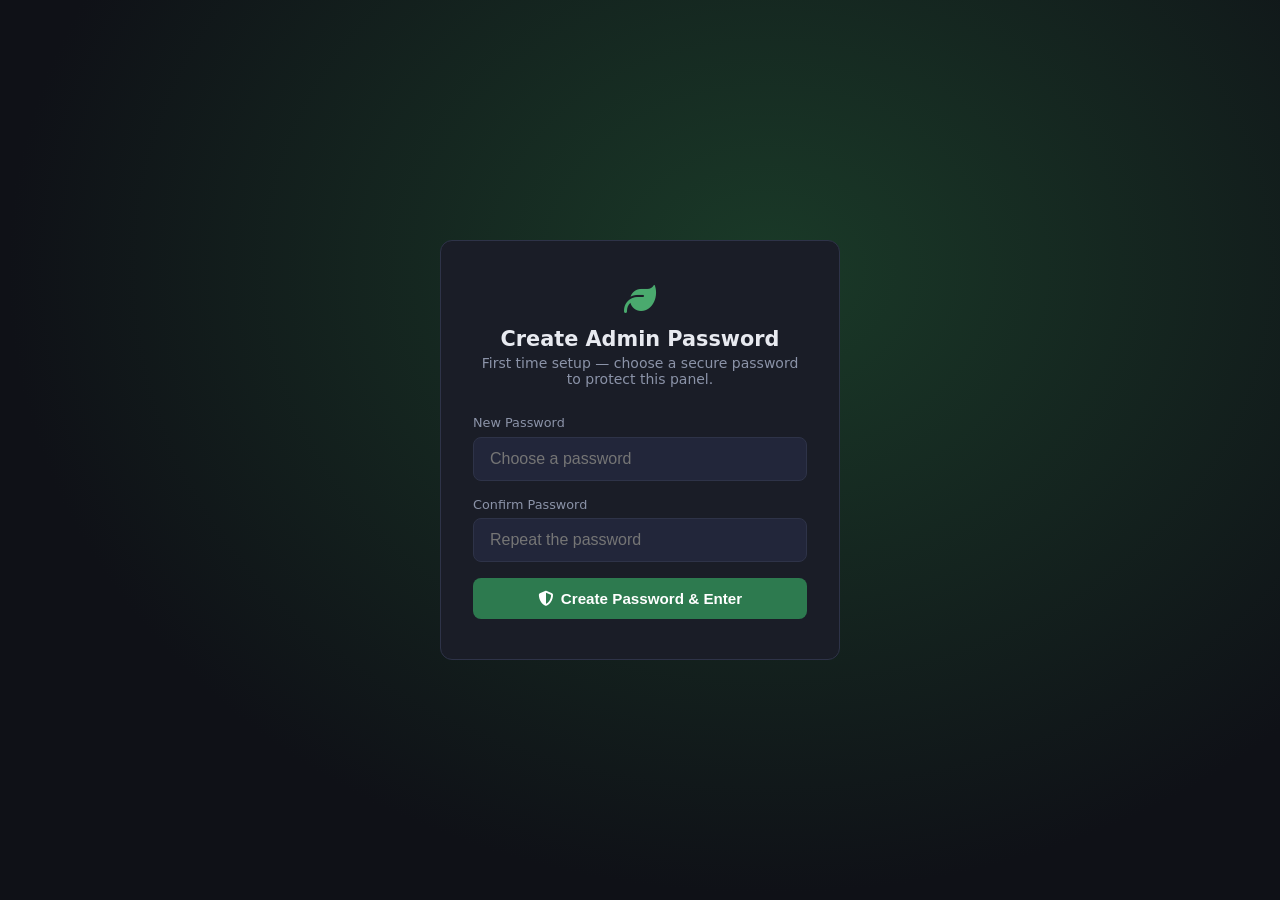
==== admin.html @ f12d2934 "Add admin panel with password-protected config system - admin.html: full admin dashboard with SHA-25" ====
<!DOCTYPE html>
<html lang="en">
<head>
  <meta charset="UTF-8" />
  <meta name="viewport" content="width=device-width, initial-scale=1.0" />
  <title>Admin — FLOWER TREE LANDSCAPE</title>
  <link rel="stylesheet" href="https://cdnjs.cloudflare.com/ajax/libs/font-awesome/6.5.0/css/all.min.css" />
  <style>
    *, *::before, *::after { box-sizing: border-box; margin: 0; padding: 0; }

    :root {
      --bg:      #0f1117;
      --surface: #1a1d27;
      --card:    #22263a;
      --border:  #2e3348;
      --green:   #2d7a4f;
      --green-l: #3a9463;
      --text:    #e8eaf0;
      --muted:   #8b93a8;
      --accent:  #4aaa6e;
      --danger:  #e05252;
      --radius:  12px;
    }

    body {
      font-family: 'Segoe UI', system-ui, sans-serif;
      background: var(--bg);
      color: var(--text);
      min-height: 100vh;
    }

    /* ── Auth screens ── */
    .auth-wrap {
      min-height: 100vh;
      display: flex;
      align-items: center;
      justify-content: center;
      padding: 1.5rem;
      background: radial-gradient(ellipse at 60% 30%, #1a3a28 0%, var(--bg) 70%);
    }
    .auth-box {
      background: var(--surface);
      border: 1px solid var(--border);
      border-radius: var(--radius);
      padding: 2.5rem 2rem;
      width: 100%;
      max-width: 400px;
      text-align: center;
    }
    .auth-logo {
      font-size: 2rem;
      color: var(--accent);
      margin-bottom: .5rem;
    }
    .auth-box h1 { font-size: 1.3rem; margin-bottom: .25rem; }
    .auth-box p  { color: var(--muted); font-size: .875rem; margin-bottom: 1.75rem; }
    .auth-box label {
      display: block;
      text-align: left;
      font-size: .8rem;
      color: var(--muted);
      margin-bottom: .4rem;
    }
    .auth-box input[type="password"],
    .auth-box input[type="text"] {
      width: 100%;
      padding: .75rem 1rem;
      background: var(--card);
      border: 1px solid var(--border);
      border-radius: 8px;
      color: var(--text);
      font-size: 1rem;
      margin-bottom: 1rem;
      outline: none;
      transition: border-color .2s;
    }
    .auth-box input:focus { border-color: var(--accent); }
    .auth-error {
      background: rgba(224,82,82,.12);
      border: 1px solid var(--danger);
      color: var(--danger);
      border-radius: 8px;
      padding: .6rem 1rem;
      font-size: .85rem;
      margin-bottom: 1rem;
      display: none;
    }

    /* ── Buttons ── */
    .btn {
      display: inline-flex;
      align-items: center;
      gap: .5rem;
      padding: .75rem 1.5rem;
      border-radius: 8px;
      font-size: .95rem;
      font-weight: 600;
      cursor: pointer;
      border: none;
      transition: opacity .15s, transform .1s;
      text-decoration: none;
    }
    .btn:active { transform: scale(.97); }
    .btn-primary { background: var(--green); color: #fff; width: 100%; justify-content: center; }
    .btn-primary:hover { background: var(--green-l); }
    .btn-danger  { background: rgba(224,82,82,.15); color: var(--danger); border: 1px solid rgba(224,82,82,.3); }
    .btn-danger:hover { background: rgba(224,82,82,.25); }
    .btn-ghost   { background: transparent; color: var(--muted); border: 1px solid var(--border); }
    .btn-ghost:hover { border-color: var(--accent); color: var(--accent); }
    .btn-sm { padding: .45rem 1rem; font-size: .85rem; }

    /* ── Admin layout ── */
    .admin-wrap { display: none; min-height: 100vh; }

    .admin-header {
      background: var(--surface);
      border-bottom: 1px solid var(--border);
      padding: 1rem 1.5rem;
      display: flex;
      align-items: center;
      justify-content: space-between;
      position: sticky;
      top: 0;
      z-index: 100;
    }
    .admin-header-left { display: flex; align-items: center; gap: .75rem; }
    .admin-header-left i { color: var(--accent); font-size: 1.4rem; }
    .admin-header-left h1 { font-size: 1.1rem; }
    .admin-header-left span { font-size: .8rem; color: var(--muted); }
    .admin-header-right { display: flex; gap: .75rem; }

    .admin-body {
      max-width: 780px;
      margin: 0 auto;
      padding: 2rem 1.5rem;
      display: flex;
      flex-direction: column;
      gap: 1.5rem;
    }

    /* ── Save bar ── */
    .save-bar {
      background: var(--surface);
      border: 1px solid var(--border);
      border-radius: var(--radius);
      padding: 1rem 1.25rem;
      display: flex;
      align-items: center;
      justify-content: space-between;
      gap: 1rem;
    }
    .save-status {
      display: flex;
      align-items: center;
      gap: .5rem;
      font-size: .9rem;
      color: var(--muted);
    }
    .save-status.saved { color: var(--accent); }
    .save-status i { font-size: .85rem; }

    /* ── Config card ── */
    .config-card {
      background: var(--surface);
      border: 1px solid var(--border);
      border-radius: var(--radius);
      overflow: hidden;
    }
    .config-card-header {
      padding: 1rem 1.25rem;
      border-bottom: 1px solid var(--border);
      display: flex;
      align-items: center;
      gap: .6rem;
    }
    .config-card-header i { color: var(--accent); width: 18px; text-align: center; }
    .config-card-header h2 { font-size: 1rem; font-weight: 600; }
    .config-card-header p { font-size: .8rem; color: var(--muted); margin-left: auto; }

    .config-card-body { padding: 1.25rem; display: flex; flex-direction: column; gap: 1rem; }

    .field-row { display: grid; grid-template-columns: 1fr 1fr; gap: 1rem; }
    @media (max-width: 580px) { .field-row { grid-template-columns: 1fr; } }

    .field {
      display: flex;
      flex-direction: column;
      gap: .35rem;
    }
    .field label {
      font-size: .8rem;
      color: var(--muted);
      font-weight: 500;
    }
    .field input {
      padding: .65rem .9rem;
      background: var(--card);
      border: 1px solid var(--border);
      border-radius: 8px;
      color: var(--text);
      font-size: .95rem;
      outline: none;
      transition: border-color .2s;
    }
    .field input:focus { border-color: var(--accent); }
    .field-hint { font-size: .75rem; color: var(--muted); margin-top: .1rem; }

    /* ── Danger zone ── */
    .danger-zone {
      background: rgba(224,82,82,.06);
      border: 1px solid rgba(224,82,82,.2);
      border-radius: var(--radius);
      padding: 1.25rem;
      display: flex;
      align-items: center;
      justify-content: space-between;
      gap: 1rem;
      flex-wrap: wrap;
    }
    .danger-zone div h3 { font-size: .95rem; margin-bottom: .2rem; }
    .danger-zone div p  { font-size: .8rem; color: var(--muted); }

    /* ── Note box ── */
    .note-box {
      background: rgba(74,170,110,.08);
      border: 1px solid rgba(74,170,110,.25);
      border-radius: var(--radius);
      padding: 1rem 1.25rem;
      display: flex;
      gap: .75rem;
      align-items: flex-start;
      font-size: .85rem;
      color: var(--muted);
      line-height: 1.5;
    }
    .note-box i { color: var(--accent); margin-top: .15rem; flex-shrink: 0; }

    /* ── Change password modal ── */
    .modal-overlay {
      position: fixed; inset: 0; background: rgba(0,0,0,.6);
      display: flex; align-items: center; justify-content: center;
      z-index: 200; padding: 1.5rem;
      display: none;
    }
    .modal-overlay.open { display: flex; }
    .modal-box {
      background: var(--surface);
      border: 1px solid var(--border);
      border-radius: var(--radius);
      padding: 2rem;
      width: 100%;
      max-width: 380px;
    }
    .modal-box h2 { font-size: 1.1rem; margin-bottom: 1.25rem; }
    .modal-box label { display: block; font-size: .8rem; color: var(--muted); margin-bottom: .35rem; }
    .modal-box input {
      width: 100%;
      padding: .65rem .9rem;
      background: var(--card);
      border: 1px solid var(--border);
      border-radius: 8px;
      color: var(--text);
      font-size: .95rem;
      outline: none;
      margin-bottom: .9rem;
    }
    .modal-box input:focus { border-color: var(--accent); }
    .modal-actions { display: flex; gap: .75rem; margin-top: .5rem; }
    .modal-actions .btn { flex: 1; justify-content: center; }
    .modal-error {
      background: rgba(224,82,82,.12);
      border: 1px solid var(--danger);
      color: var(--danger);
      border-radius: 8px;
      padding: .5rem .9rem;
      font-size: .82rem;
      margin-bottom: .75rem;
      display: none;
    }
  </style>
</head>
<body>

  <!-- ── Login screen ── -->
  <div class="auth-wrap" id="loginScreen">
    <div class="auth-box">
      <div class="auth-logo"><i class="fa-solid fa-leaf"></i></div>
      <h1>Admin Panel</h1>
      <p id="loginDesc">FLOWER TREE LANDSCAPE</p>
      <div class="auth-error" id="loginError">Incorrect password. Try again.</div>
      <label for="loginPass" id="loginLabel">Password</label>
      <input type="password" id="loginPass" placeholder="Enter your password" autocomplete="current-password" />
      <button class="btn btn-primary" onclick="handleLogin()">
        <i class="fa-solid fa-lock-open"></i> Log In
      </button>
    </div>
  </div>

  <!-- ── Create password screen ── -->
  <div class="auth-wrap" id="createScreen" style="display:none">
    <div class="auth-box">
      <div class="auth-logo"><i class="fa-solid fa-leaf"></i></div>
      <h1>Create Admin Password</h1>
      <p>First time setup — choose a secure password to protect this panel.</p>
      <div class="auth-error" id="createError"></div>
      <label>New Password</label>
      <input type="password" id="createPass1" placeholder="Choose a password" autocomplete="new-password" />
      <label>Confirm Password</label>
      <input type="password" id="createPass2" placeholder="Repeat the password" autocomplete="new-password" />
      <button class="btn btn-primary" onclick="handleCreate()">
        <i class="fa-solid fa-shield-halved"></i> Create Password & Enter
      </button>
    </div>
  </div>

  <!-- ── Admin panel ── -->
  <div class="admin-wrap" id="adminPanel">

    <header class="admin-header">
      <div class="admin-header-left">
        <i class="fa-solid fa-leaf"></i>
        <div>
          <h1>Admin Panel</h1>
          <span>FLOWER TREE LANDSCAPE</span>
        </div>
      </div>
      <div class="admin-header-right">
        <a href="index.html" class="btn btn-ghost btn-sm" target="_blank">
          <i class="fa-solid fa-eye"></i> Preview Site
        </a>
        <button class="btn btn-ghost btn-sm" onclick="openChangePwd()">
          <i class="fa-solid fa-key"></i> Change Password
        </button>
        <button class="btn btn-danger btn-sm" onclick="handleLogout()">
          <i class="fa-solid fa-right-from-bracket"></i> Logout
        </button>
      </div>
    </header>

    <div class="admin-body">

      <!-- Save bar -->
      <div class="save-bar">
        <div class="save-status" id="saveStatus">
          <i class="fa-solid fa-circle-dot"></i> Changes save automatically
        </div>
        <button class="btn btn-primary btn-sm" onclick="saveAll()">
          <i class="fa-solid fa-floppy-disk"></i> Save All
        </button>
      </div>

      <!-- Note -->
      <div class="note-box">
        <i class="fa-solid fa-circle-info"></i>
        <span>Changes you save here are applied on <strong>this browser only</strong>. They appear instantly when you visit the site from this device. Visitors on other devices see the original content.</span>
      </div>

      <!-- Contact info -->
      <div class="config-card">
        <div class="config-card-header">
          <i class="fa-solid fa-address-book"></i>
          <h2>Contact Information</h2>
          <p>Phone, email &amp; social</p>
        </div>
        <div class="config-card-body">
          <div class="field-row">
            <div class="field">
              <label>WhatsApp Phone Number</label>
              <input type="text" id="cfgPhone" placeholder="16312047046" />
              <span class="field-hint">Numbers only, include country code (e.g. 16312047046)</span>
            </div>
            <div class="field">
              <label>Phone Display Text</label>
              <input type="text" id="cfgPhoneDisplay" placeholder="+1 (631) 204-7046" />
              <span class="field-hint">Shown to visitors (e.g. +1 (631) 204-7046)</span>
            </div>
          </div>
          <div class="field">
            <label>Email Address</label>
            <input type="text" id="cfgEmail" placeholder="23isa.vin@gmail.com" />
          </div>
          <div class="field">
            <label>Facebook URL</label>
            <input type="text" id="cfgFacebook" placeholder="https://facebook.com/yourpage" />
          </div>
        </div>
      </div>

      <!-- Hero section -->
      <div class="config-card">
        <div class="config-card-header">
          <i class="fa-solid fa-wand-magic-sparkles"></i>
          <h2>Hero Section</h2>
          <p>Main headline &amp; subtitle</p>
        </div>
        <div class="config-card-body">
          <div class="field">
            <label>Green Highlight Text (shown in green in the main headline)</label>
            <input type="text" id="cfgHeroHighlight" placeholder="Green Paradise" />
          </div>
          <div class="field">
            <label>Hero Subtitle</label>
            <input type="text" id="cfgHeroSub" placeholder="Professional gardening and landscaping services." />
          </div>
        </div>
      </div>

      <!-- Stats -->
      <div class="config-card">
        <div class="config-card-header">
          <i class="fa-solid fa-chart-bar"></i>
          <h2>Stats Bar</h2>
          <p>The numbers displayed below the hero</p>
        </div>
        <div class="config-card-body">
          <div class="field-row">
            <div class="field">
              <label>Years of Experience</label>
              <input type="number" id="cfgStatYears" placeholder="10" min="0" />
            </div>
            <div class="field">
              <label>Happy Clients</label>
              <input type="number" id="cfgStatClients" placeholder="500" min="0" />
            </div>
          </div>
          <div class="field-row">
            <div class="field">
              <label>Gardens Transformed</label>
              <input type="number" id="cfgStatGardens" placeholder="1000" min="0" />
            </div>
            <div class="field">
              <label>Satisfaction %</label>
              <input type="number" id="cfgStatSatisfaction" placeholder="100" min="0" max="100" />
            </div>
          </div>
        </div>
      </div>

      <!-- Danger zone -->
      <div class="danger-zone">
        <div>
          <h3>Reset All Changes</h3>
          <p>Remove all saved overrides and restore the original site content.</p>
        </div>
        <button class="btn btn-danger btn-sm" onclick="resetConfig()">
          <i class="fa-solid fa-rotate-left"></i> Reset to Default
        </button>
      </div>

    </div>
  </div>

  <!-- Change password modal -->
  <div class="modal-overlay" id="changePwdModal">
    <div class="modal-box">
      <h2><i class="fa-solid fa-key"></i> Change Password</h2>
      <div class="modal-error" id="pwdError"></div>
      <label>Current Password</label>
      <input type="password" id="pwdCurrent" placeholder="Current password" />
      <label>New Password</label>
      <input type="password" id="pwdNew1" placeholder="New password" />
      <label>Confirm New Password</label>
      <input type="password" id="pwdNew2" placeholder="Repeat new password" />
      <div class="modal-actions">
        <button class="btn btn-ghost" onclick="closeChangePwd()">Cancel</button>
        <button class="btn btn-primary" onclick="submitChangePwd()">Save Password</button>
      </div>
    </div>
  </div>

  <script>
    const HASH_KEY    = 'ftl_admin_hash';
    const SESSION_KEY = 'ftl_admin_session';
    const CONFIG_KEY  = 'ftl_config';

    /* ── SHA-256 helper ── */
    async function sha256(str) {
      const buf = await crypto.subtle.digest('SHA-256', new TextEncoder().encode(str));
      return Array.from(new Uint8Array(buf)).map(b => b.toString(16).padStart(2, '0')).join('');
    }

    /* ── Boot: decide which screen to show ── */
    (function boot() {
      const hasHash    = !!localStorage.getItem(HASH_KEY);
      const hasSession = !!sessionStorage.getItem(SESSION_KEY);

      if (!hasHash) {
        document.getElementById('loginScreen').style.display  = 'none';
        document.getElementById('createScreen').style.display = '';
      } else if (hasSession) {
        showAdmin();
      }
      // else: login screen already visible by default
    })();

    /* ── Create password (first time) ── */
    async function handleCreate() {
      const p1  = document.getElementById('createPass1').value;
      const p2  = document.getElementById('createPass2').value;
      const err = document.getElementById('createError');
      err.style.display = 'none';
      if (!p1) { showErr(err, 'Please enter a password.'); return; }
      if (p1 !== p2) { showErr(err, 'Passwords do not match.'); return; }
      if (p1.length < 6) { showErr(err, 'Password must be at least 6 characters.'); return; }
      const hash = await sha256(p1);
      localStorage.setItem(HASH_KEY, hash);
      startSession();
      showAdmin();
    }

    /* ── Login ── */
    async function handleLogin() {
      const pass = document.getElementById('loginPass').value;
      const err  = document.getElementById('loginError');
      err.style.display = 'none';
      if (!pass) return;
      const hash   = await sha256(pass);
      const stored = localStorage.getItem(HASH_KEY);
      if (hash !== stored) { err.style.display = ''; return; }
      startSession();
      showAdmin();
    }

    document.getElementById('loginPass').addEventListener('keydown', e => {
      if (e.key === 'Enter') handleLogin();
    });

    /* ── Session ── */
    function startSession() {
      sessionStorage.setItem(SESSION_KEY, crypto.randomUUID ? crypto.randomUUID() : Math.random().toString(36));
    }

    function requireSession() {
      if (!sessionStorage.getItem(SESSION_KEY)) {
        document.getElementById('adminPanel').style.display = 'none';
        document.getElementById('loginScreen').style.display = '';
      }
    }

    /* ── Show admin panel ── */
    function showAdmin() {
      document.getElementById('loginScreen').style.display  = 'none';
      document.getElementById('createScreen').style.display = 'none';
      document.getElementById('adminPanel').style.display   = '';
      loadFields();
    }

    /* ── Logout ── */
    function handleLogout() {
      sessionStorage.removeItem(SESSION_KEY);
      location.reload();
    }

    /* ── Load saved config into fields ── */
    function loadFields() {
      let cfg = {};
      try { cfg = JSON.parse(localStorage.getItem(CONFIG_KEY) || '{}'); } catch {}

      setVal('cfgPhone',            cfg.phone           || '');
      setVal('cfgPhoneDisplay',     cfg.phoneDisplay    || '');
      setVal('cfgEmail',            cfg.email           || '');
      setVal('cfgFacebook',         cfg.facebook        || '');
      setVal('cfgHeroHighlight',    cfg.heroHighlight   || '');
      setVal('cfgHeroSub',          cfg.heroSub         || '');
      setVal('cfgStatYears',        cfg.statYears       !== undefined ? cfg.statYears       : '');
      setVal('cfgStatClients',      cfg.statClients     !== undefined ? cfg.statClients     : '');
      setVal('cfgStatGardens',      cfg.statGardens     !== undefined ? cfg.statGardens     : '');
      setVal('cfgStatSatisfaction', cfg.statSatisfaction !== undefined ? cfg.statSatisfaction : '');
    }

    function setVal(id, val) {
      const el = document.getElementById(id);
      if (el) el.value = val;
    }

    /* ── Save all ── */
    function saveAll() {
      requireSession();
      const cfg = {};
      const phone = document.getElementById('cfgPhone').value.trim().replace(/\D/g, '');
      if (phone)  cfg.phone         = phone;
      const pd = document.getElementById('cfgPhoneDisplay').value.trim();
      if (pd)     cfg.phoneDisplay  = pd;
      const em = document.getElementById('cfgEmail').value.trim();
      if (em)     cfg.email         = em;
      const fb = document.getElementById('cfgFacebook').value.trim();
      if (fb)     cfg.facebook      = fb;
      const hh = document.getElementById('cfgHeroHighlight').value.trim();
      if (hh)     cfg.heroHighlight = hh;
      const hs = document.getElementById('cfgHeroSub').value.trim();
      if (hs)     cfg.heroSub       = hs;

      const sy = document.getElementById('cfgStatYears').value;
      if (sy !== '') cfg.statYears        = parseInt(sy, 10);
      const sc = document.getElementById('cfgStatClients').value;
      if (sc !== '') cfg.statClients      = parseInt(sc, 10);
      const sg = document.getElementById('cfgStatGardens').value;
      if (sg !== '') cfg.statGardens      = parseInt(sg, 10);
      const ss = document.getElementById('cfgStatSatisfaction').value;
      if (ss !== '') cfg.statSatisfaction = parseInt(ss, 10);

      localStorage.setItem(CONFIG_KEY, JSON.stringify(cfg));
      flashSaved();
    }

    /* ── Auto-save on input change ── */
    document.addEventListener('DOMContentLoaded', () => {
      ['cfgPhone','cfgPhoneDisplay','cfgEmail','cfgFacebook',
       'cfgHeroHighlight','cfgHeroSub',
       'cfgStatYears','cfgStatClients','cfgStatGardens','cfgStatSatisfaction'
      ].forEach(id => {
        const el = document.getElementById(id);
        if (el) el.addEventListener('change', saveAll);
      });
    });

    /* ── Saved flash ── */
    function flashSaved() {
      const el = document.getElementById('saveStatus');
      el.className = 'save-status saved';
      el.innerHTML = '<i class="fa-solid fa-circle-check"></i> Saved!';
      setTimeout(() => {
        el.className = 'save-status';
        el.innerHTML = '<i class="fa-solid fa-circle-dot"></i> Changes save automatically';
      }, 2500);
    }

    /* ── Reset config ── */
    function resetConfig() {
      if (!confirm('This will remove all your saved changes and restore the original site content. Continue?')) return;
      localStorage.removeItem(CONFIG_KEY);
      loadFields();
      const el = document.getElementById('saveStatus');
      el.className = 'save-status saved';
      el.innerHTML = '<i class="fa-solid fa-rotate-left"></i> Reset to default!';
      setTimeout(() => {
        el.className = 'save-status';
        el.innerHTML = '<i class="fa-solid fa-circle-dot"></i> Changes save automatically';
      }, 2500);
    }

    /* ── Change password ── */
    function openChangePwd() {
      document.getElementById('changePwdModal').classList.add('open');
      document.getElementById('pwdError').style.display = 'none';
      document.getElementById('pwdCurrent').value = '';
      document.getElementById('pwdNew1').value    = '';
      document.getElementById('pwdNew2').value    = '';
    }
    function closeChangePwd() {
      document.getElementById('changePwdModal').classList.remove('open');
    }

    async function submitChangePwd() {
      const curr = document.getElementById('pwdCurrent').value;
      const n1   = document.getElementById('pwdNew1').value;
      const n2   = document.getElementById('pwdNew2').value;
      const err  = document.getElementById('pwdError');
      err.style.display = 'none';

      if (!curr || !n1 || !n2) { showErr(err, 'Please fill all fields.'); return; }
      if (n1 !== n2) { showErr(err, 'New passwords do not match.'); return; }
      if (n1.length < 6) { showErr(err, 'Password must be at least 6 characters.'); return; }

      const currHash   = await sha256(curr);
      const storedHash = localStorage.getItem(HASH_KEY);
      if (currHash !== storedHash) { showErr(err, 'Current password is incorrect.'); return; }

      const newHash = await sha256(n1);
      localStorage.setItem(HASH_KEY, newHash);
      closeChangePwd();
      alert('Password changed successfully!');
    }

    function showErr(el, msg) {
      el.textContent   = msg;
      el.style.display = '';
    }
  </script>
</body>
</html>
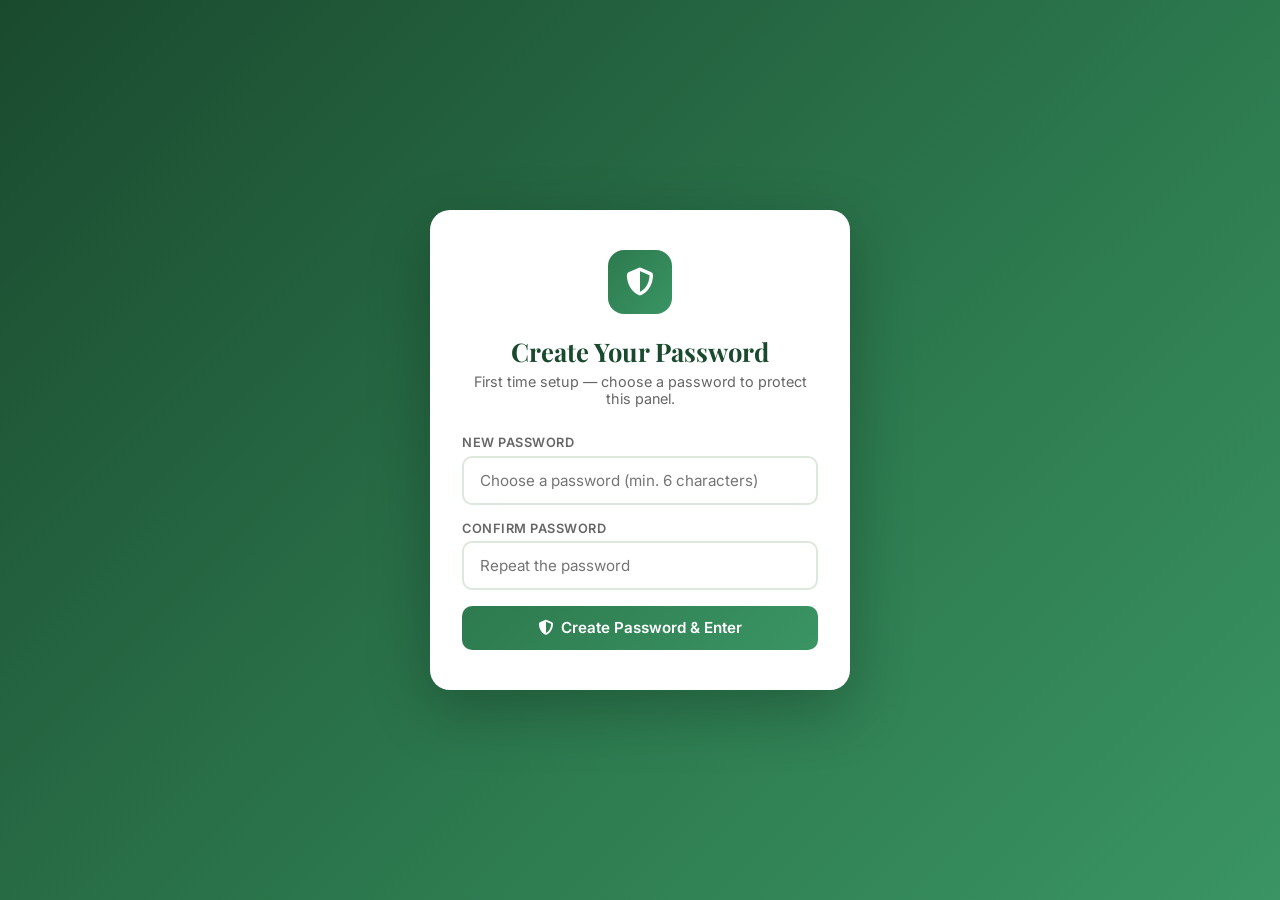
==== commit 9b413980: "Redesign admin panel to match site style + add gallery image upload - admin.html: full visual redesi" ====
--- a/admin.html
+++ b/admin.html
@@ -5,290 +5,404 @@
   <meta name="viewport" content="width=device-width, initial-scale=1.0" />
   <title>Admin — FLOWER TREE LANDSCAPE</title>
   <link rel="stylesheet" href="https://cdnjs.cloudflare.com/ajax/libs/font-awesome/6.5.0/css/all.min.css" />
+  <link href="https://fonts.googleapis.com/css2?family=Playfair+Display:wght@700;800&family=Inter:wght@400;500;600;700&display=swap" rel="stylesheet" />
   <style>
     *, *::before, *::after { box-sizing: border-box; margin: 0; padding: 0; }
 
     :root {
-      --bg:      #0f1117;
-      --surface: #1a1d27;
-      --card:    #22263a;
-      --border:  #2e3348;
-      --green:   #2d7a4f;
-      --green-l: #3a9463;
-      --text:    #e8eaf0;
-      --muted:   #8b93a8;
-      --accent:  #4aaa6e;
-      --danger:  #e05252;
-      --radius:  12px;
+      --green-dark:  #1a4a2e;
+      --green-main:  #2d7a4f;
+      --green-mid:   #3a9463;
+      --green-light: #4aaa6e;
+      --accent:      #f0a500;
+      --bg:          #f5f7f5;
+      --white:       #ffffff;
+      --text:        #1a1a1a;
+      --muted:       #666;
+      --border:      #dde8dd;
+      --danger:      #c0392b;
+      --radius:      12px;
+      --shadow:      0 4px 24px rgba(0,0,0,.08);
     }
 
     body {
-      font-family: 'Segoe UI', system-ui, sans-serif;
+      font-family: 'Inter', sans-serif;
       background: var(--bg);
       color: var(--text);
       min-height: 100vh;
     }
 
-    /* ── Auth screens ── */
+    /* ══════════════════════════════════
+       AUTH SCREENS
+    ══════════════════════════════════ */
     .auth-wrap {
       min-height: 100vh;
+      background: linear-gradient(135deg, var(--green-dark) 0%, var(--green-main) 60%, var(--green-mid) 100%);
       display: flex;
       align-items: center;
       justify-content: center;
       padding: 1.5rem;
-      background: radial-gradient(ellipse at 60% 30%, #1a3a28 0%, var(--bg) 70%);
     }
     .auth-box {
-      background: var(--surface);
-      border: 1px solid var(--border);
-      border-radius: var(--radius);
+      background: var(--white);
+      border-radius: 20px;
       padding: 2.5rem 2rem;
       width: 100%;
-      max-width: 400px;
+      max-width: 420px;
+      box-shadow: 0 20px 60px rgba(0,0,0,.25);
       text-align: center;
     }
     .auth-logo {
-      font-size: 2rem;
-      color: var(--accent);
+      width: 64px; height: 64px;
+      background: linear-gradient(135deg, var(--green-main), var(--green-mid));
+      border-radius: 16px;
+      display: flex; align-items: center; justify-content: center;
+      margin: 0 auto 1.25rem;
+      font-size: 1.75rem; color: #fff;
+    }
+    .auth-box h1 {
+      font-family: 'Playfair Display', serif;
+      font-size: 1.6rem;
+      color: var(--green-dark);
+      margin-bottom: .35rem;
+    }
+    .auth-box > p { color: var(--muted); font-size: .9rem; margin-bottom: 1.75rem; }
+
+    .auth-box label {
+      display: block; text-align: left;
+      font-size: .8rem; font-weight: 600;
+      color: var(--muted); margin-bottom: .35rem;
+      text-transform: uppercase; letter-spacing: .04em;
+    }
+    .auth-box input {
+      width: 100%; padding: .8rem 1rem;
+      border: 2px solid var(--border);
+      border-radius: 10px;
+      font-size: .95rem; font-family: 'Inter', sans-serif;
+      color: var(--text); background: #fff;
+      margin-bottom: 1rem; outline: none;
+      transition: border-color .2s;
+    }
+    .auth-box input:focus { border-color: var(--green-main); }
+
+    .auth-error {
+      background: #fde8e8; border: 1px solid #e57373;
+      color: var(--danger); border-radius: 8px;
+      padding: .65rem 1rem; font-size: .85rem;
+      margin-bottom: 1rem; display: none; text-align: left;
+    }
+
+    /* ══════════════════════════════════
+       SHARED BUTTONS
+    ══════════════════════════════════ */
+    .btn {
+      display: inline-flex; align-items: center; gap: .5rem;
+      padding: .8rem 1.6rem; border-radius: 10px;
+      font-size: .95rem; font-weight: 600;
+      cursor: pointer; border: none;
+      transition: transform .1s, opacity .15s, background .2s;
+      text-decoration: none; font-family: 'Inter', sans-serif;
+    }
+    .btn:active { transform: scale(.97); }
+    .btn-primary {
+      background: linear-gradient(135deg, var(--green-main), var(--green-mid));
+      color: #fff; width: 100%; justify-content: center;
+    }
+    .btn-primary:hover { opacity: .9; }
+    .btn-outline {
+      background: transparent; color: var(--green-main);
+      border: 2px solid var(--green-main);
+    }
+    .btn-outline:hover { background: var(--green-main); color: #fff; }
+    .btn-danger {
+      background: #fde8e8; color: var(--danger);
+      border: 1px solid #e57373;
+    }
+    .btn-danger:hover { background: #fbd0d0; }
+    .btn-sm { padding: .5rem 1rem; font-size: .85rem; border-radius: 8px; }
+    .btn-icon {
+      background: rgba(255,255,255,.15); color: #fff;
+      border: 1px solid rgba(255,255,255,.3); width: auto;
+    }
+    .btn-icon:hover { background: rgba(255,255,255,.25); }
+
+    /* ══════════════════════════════════
+       ADMIN PANEL WRAPPER
+    ══════════════════════════════════ */
+    #adminPanel { display: none; }
+
+    /* ── Navbar (same as main site) ── */
+    .navbar {
+      position: sticky; top: 0; z-index: 200;
+      background: linear-gradient(135deg, var(--green-dark) 0%, var(--green-main) 100%);
+      padding: 1rem 1.5rem;
+      display: flex; align-items: center; justify-content: space-between;
+      box-shadow: 0 2px 20px rgba(0,0,0,.2);
+    }
+    .nav-logo {
+      font-family: 'Playfair Display', serif;
+      font-size: 1.25rem; color: #fff; font-weight: 700;
+      display: flex; align-items: center; gap: .5rem;
+    }
+    .nav-logo i { color: #a8e6bf; }
+    .admin-badge {
+      background: rgba(255,255,255,.15);
+      color: rgba(255,255,255,.9);
+      font-size: .7rem; font-weight: 600;
+      padding: .2rem .6rem; border-radius: 20px;
+      text-transform: uppercase; letter-spacing: .06em;
+      border: 1px solid rgba(255,255,255,.25);
+    }
+    .nav-actions { display: flex; gap: .75rem; flex-wrap: wrap; }
+
+    /* ── Admin hero bar ── */
+    .admin-hero {
+      background: linear-gradient(135deg, var(--green-dark) 0%, var(--green-main) 100%);
+      padding: 2.5rem 1.5rem 3rem;
+      text-align: center; color: #fff;
+    }
+    .admin-hero .section-tag {
+      display: inline-block;
+      background: rgba(255,255,255,.15);
+      color: rgba(255,255,255,.9);
+      font-size: .75rem; font-weight: 600;
+      padding: .3rem .9rem; border-radius: 20px;
+      text-transform: uppercase; letter-spacing: .08em;
+      margin-bottom: .75rem;
+    }
+    .admin-hero h1 {
+      font-family: 'Playfair Display', serif;
+      font-size: clamp(1.6rem, 4vw, 2.4rem);
       margin-bottom: .5rem;
     }
-    .auth-box h1 { font-size: 1.3rem; margin-bottom: .25rem; }
-    .auth-box p  { color: var(--muted); font-size: .875rem; margin-bottom: 1.75rem; }
-    .auth-box label {
-      display: block;
-      text-align: left;
-      font-size: .8rem;
-      color: var(--muted);
-      margin-bottom: .4rem;
-    }
-    .auth-box input[type="password"],
-    .auth-box input[type="text"] {
-      width: 100%;
-      padding: .75rem 1rem;
-      background: var(--card);
-      border: 1px solid var(--border);
-      border-radius: 8px;
-      color: var(--text);
-      font-size: 1rem;
-      margin-bottom: 1rem;
-      outline: none;
-      transition: border-color .2s;
-    }
-    .auth-box input:focus { border-color: var(--accent); }
-    .auth-error {
-      background: rgba(224,82,82,.12);
-      border: 1px solid var(--danger);
-      color: var(--danger);
-      border-radius: 8px;
-      padding: .6rem 1rem;
-      font-size: .85rem;
-      margin-bottom: 1rem;
-      display: none;
-    }
-
-    /* ── Buttons ── */
-    .btn {
-      display: inline-flex;
-      align-items: center;
-      gap: .5rem;
-      padding: .75rem 1.5rem;
-      border-radius: 8px;
-      font-size: .95rem;
-      font-weight: 600;
-      cursor: pointer;
-      border: none;
-      transition: opacity .15s, transform .1s;
-      text-decoration: none;
-    }
-    .btn:active { transform: scale(.97); }
-    .btn-primary { background: var(--green); color: #fff; width: 100%; justify-content: center; }
-    .btn-primary:hover { background: var(--green-l); }
-    .btn-danger  { background: rgba(224,82,82,.15); color: var(--danger); border: 1px solid rgba(224,82,82,.3); }
-    .btn-danger:hover { background: rgba(224,82,82,.25); }
-    .btn-ghost   { background: transparent; color: var(--muted); border: 1px solid var(--border); }
-    .btn-ghost:hover { border-color: var(--accent); color: var(--accent); }
-    .btn-sm { padding: .45rem 1rem; font-size: .85rem; }
-
-    /* ── Admin layout ── */
-    .admin-wrap { display: none; min-height: 100vh; }
-
-    .admin-header {
-      background: var(--surface);
-      border-bottom: 1px solid var(--border);
-      padding: 1rem 1.5rem;
-      display: flex;
-      align-items: center;
-      justify-content: space-between;
-      position: sticky;
-      top: 0;
-      z-index: 100;
-    }
-    .admin-header-left { display: flex; align-items: center; gap: .75rem; }
-    .admin-header-left i { color: var(--accent); font-size: 1.4rem; }
-    .admin-header-left h1 { font-size: 1.1rem; }
-    .admin-header-left span { font-size: .8rem; color: var(--muted); }
-    .admin-header-right { display: flex; gap: .75rem; }
-
+    .admin-hero p { color: rgba(255,255,255,.75); font-size: .95rem; }
+
+    /* ── Main body ── */
     .admin-body {
-      max-width: 780px;
-      margin: 0 auto;
-      padding: 2rem 1.5rem;
-      display: flex;
-      flex-direction: column;
-      gap: 1.5rem;
-    }
-
-    /* ── Save bar ── */
+      max-width: 900px;
+      margin: -1.5rem auto 0;
+      padding: 0 1.25rem 4rem;
+    }
+
+    /* ── Save bar (floats above content) ── */
     .save-bar {
-      background: var(--surface);
-      border: 1px solid var(--border);
+      background: var(--white);
       border-radius: var(--radius);
       padding: 1rem 1.25rem;
-      display: flex;
-      align-items: center;
-      justify-content: space-between;
-      gap: 1rem;
+      display: flex; align-items: center;
+      justify-content: space-between; gap: 1rem;
+      box-shadow: var(--shadow);
+      margin-bottom: 1.75rem;
+      flex-wrap: wrap;
     }
     .save-status {
-      display: flex;
-      align-items: center;
-      gap: .5rem;
-      font-size: .9rem;
-      color: var(--muted);
-    }
-    .save-status.saved { color: var(--accent); }
-    .save-status i { font-size: .85rem; }
-
-    /* ── Config card ── */
-    .config-card {
-      background: var(--surface);
-      border: 1px solid var(--border);
-      border-radius: var(--radius);
-      overflow: hidden;
-    }
-    .config-card-header {
-      padding: 1rem 1.25rem;
-      border-bottom: 1px solid var(--border);
-      display: flex;
-      align-items: center;
-      gap: .6rem;
-    }
-    .config-card-header i { color: var(--accent); width: 18px; text-align: center; }
-    .config-card-header h2 { font-size: 1rem; font-weight: 600; }
-    .config-card-header p { font-size: .8rem; color: var(--muted); margin-left: auto; }
-
-    .config-card-body { padding: 1.25rem; display: flex; flex-direction: column; gap: 1rem; }
-
-    .field-row { display: grid; grid-template-columns: 1fr 1fr; gap: 1rem; }
-    @media (max-width: 580px) { .field-row { grid-template-columns: 1fr; } }
-
-    .field {
-      display: flex;
-      flex-direction: column;
-      gap: .35rem;
-    }
-    .field label {
-      font-size: .8rem;
-      color: var(--muted);
-      font-weight: 500;
-    }
-    .field input {
-      padding: .65rem .9rem;
-      background: var(--card);
-      border: 1px solid var(--border);
-      border-radius: 8px;
-      color: var(--text);
-      font-size: .95rem;
-      outline: none;
-      transition: border-color .2s;
-    }
-    .field input:focus { border-color: var(--accent); }
-    .field-hint { font-size: .75rem; color: var(--muted); margin-top: .1rem; }
-
-    /* ── Danger zone ── */
-    .danger-zone {
-      background: rgba(224,82,82,.06);
-      border: 1px solid rgba(224,82,82,.2);
-      border-radius: var(--radius);
-      padding: 1.25rem;
-      display: flex;
-      align-items: center;
-      justify-content: space-between;
-      gap: 1rem;
-      flex-wrap: wrap;
-    }
-    .danger-zone div h3 { font-size: .95rem; margin-bottom: .2rem; }
-    .danger-zone div p  { font-size: .8rem; color: var(--muted); }
+      display: flex; align-items: center; gap: .5rem;
+      font-size: .9rem; color: var(--muted);
+    }
+    .save-status.saved { color: var(--green-main); font-weight: 600; }
+    .save-bar-actions { display: flex; gap: .75rem; }
 
     /* ── Note box ── */
     .note-box {
-      background: rgba(74,170,110,.08);
-      border: 1px solid rgba(74,170,110,.25);
+      background: #e8f5ee;
+      border: 1px solid #b2d8c0;
       border-radius: var(--radius);
-      padding: 1rem 1.25rem;
-      display: flex;
-      gap: .75rem;
-      align-items: flex-start;
-      font-size: .85rem;
-      color: var(--muted);
-      line-height: 1.5;
-    }
-    .note-box i { color: var(--accent); margin-top: .15rem; flex-shrink: 0; }
-
-    /* ── Change password modal ── */
+      padding: .9rem 1.25rem;
+      display: flex; gap: .75rem; align-items: flex-start;
+      font-size: .85rem; color: #2d6a45; line-height: 1.5;
+      margin-bottom: 1.75rem;
+    }
+    .note-box i { color: var(--green-main); margin-top: .15rem; flex-shrink: 0; }
+
+    /* ══════════════════════════════════
+       CONFIG SECTIONS (same look as site)
+    ══════════════════════════════════ */
+    .config-section {
+      background: var(--white);
+      border-radius: 16px;
+      box-shadow: var(--shadow);
+      overflow: hidden;
+      margin-bottom: 1.75rem;
+    }
+    .config-section-header {
+      padding: 1.25rem 1.5rem;
+      border-bottom: 1px solid var(--border);
+      display: flex; align-items: center; gap: .75rem;
+    }
+    .section-icon {
+      width: 40px; height: 40px;
+      background: linear-gradient(135deg, var(--green-main), var(--green-mid));
+      border-radius: 10px;
+      display: flex; align-items: center; justify-content: center;
+      color: #fff; font-size: .95rem; flex-shrink: 0;
+    }
+    .config-section-header h2 {
+      font-family: 'Playfair Display', serif;
+      font-size: 1.1rem; color: var(--green-dark);
+    }
+    .config-section-header p { font-size: .82rem; color: var(--muted); }
+    .config-section-body { padding: 1.5rem; }
+
+    /* ── Fields ── */
+    .field-grid { display: grid; grid-template-columns: 1fr 1fr; gap: 1.1rem; }
+    @media (max-width: 600px) { .field-grid { grid-template-columns: 1fr; } }
+
+    .field { display: flex; flex-direction: column; gap: .4rem; }
+    .field label {
+      font-size: .8rem; font-weight: 600; color: var(--muted);
+      text-transform: uppercase; letter-spacing: .04em;
+    }
+    .field input {
+      padding: .75rem 1rem;
+      border: 2px solid var(--border);
+      border-radius: 10px;
+      font-size: .95rem; font-family: 'Inter', sans-serif;
+      color: var(--text); background: #fff;
+      outline: none; transition: border-color .2s;
+    }
+    .field input:focus { border-color: var(--green-main); }
+    .field-hint { font-size: .75rem; color: #aaa; }
+
+    /* ══════════════════════════════════
+       GALLERY SECTION
+    ══════════════════════════════════ */
+    .gallery-admin-grid {
+      display: grid;
+      grid-template-columns: repeat(3, 1fr);
+      gap: 1.1rem;
+    }
+    @media (max-width: 700px) { .gallery-admin-grid { grid-template-columns: repeat(2, 1fr); } }
+    @media (max-width: 440px) { .gallery-admin-grid { grid-template-columns: 1fr; } }
+
+    .gallery-slot {
+      border: 2px dashed var(--border);
+      border-radius: 12px;
+      overflow: hidden;
+      background: #f9fbf9;
+      transition: border-color .2s;
+      position: relative;
+    }
+    .gallery-slot.has-image { border-style: solid; border-color: var(--green-light); }
+
+    .gallery-slot-preview {
+      width: 100%; aspect-ratio: 4/3;
+      background: #eef4ee;
+      display: flex; flex-direction: column;
+      align-items: center; justify-content: center;
+      gap: .5rem; color: #aac8b0;
+      font-size: .85rem; position: relative;
+      overflow: hidden;
+    }
+    .gallery-slot-preview i { font-size: 2rem; }
+    .gallery-slot-preview img {
+      position: absolute; inset: 0;
+      width: 100%; height: 100%; object-fit: cover;
+    }
+    .gallery-slot-preview .slot-overlay {
+      position: absolute; inset: 0;
+      background: rgba(0,0,0,.45);
+      display: flex; align-items: center; justify-content: center;
+      gap: .5rem; opacity: 0;
+      transition: opacity .2s;
+    }
+    .gallery-slot:hover .slot-overlay { opacity: 1; }
+
+    .gallery-slot-body { padding: .75rem; display: flex; flex-direction: column; gap: .5rem; }
+    .gallery-slot-body input {
+      width: 100%; padding: .55rem .75rem;
+      border: 1.5px solid var(--border); border-radius: 8px;
+      font-size: .85rem; font-family: 'Inter', sans-serif;
+      color: var(--text); outline: none; transition: border-color .2s;
+    }
+    .gallery-slot-body input:focus { border-color: var(--green-main); }
+    .gallery-slot-actions { display: flex; gap: .5rem; }
+    .gallery-slot-actions .btn { font-size: .8rem; padding: .45rem .75rem; flex: 1; justify-content: center; }
+
+    input[type="file"] { display: none; }
+
+    /* ══════════════════════════════════
+       DANGER ZONE
+    ══════════════════════════════════ */
+    .danger-zone {
+      background: #fff8f8;
+      border: 1px solid #e57373;
+      border-radius: 12px;
+      padding: 1.25rem 1.5rem;
+      display: flex; align-items: center;
+      justify-content: space-between; gap: 1rem; flex-wrap: wrap;
+      margin-bottom: 1.75rem;
+    }
+    .danger-zone h3 { font-size: .95rem; color: var(--danger); margin-bottom: .2rem; }
+    .danger-zone p  { font-size: .82rem; color: var(--muted); }
+
+    /* ══════════════════════════════════
+       CHANGE PASSWORD MODAL
+    ══════════════════════════════════ */
     .modal-overlay {
-      position: fixed; inset: 0; background: rgba(0,0,0,.6);
-      display: flex; align-items: center; justify-content: center;
-      z-index: 200; padding: 1.5rem;
-      display: none;
+      position: fixed; inset: 0;
+      background: rgba(0,0,0,.5);
+      display: none; align-items: center; justify-content: center;
+      z-index: 300; padding: 1.5rem;
     }
     .modal-overlay.open { display: flex; }
     .modal-box {
-      background: var(--surface);
-      border: 1px solid var(--border);
-      border-radius: var(--radius);
-      padding: 2rem;
-      width: 100%;
-      max-width: 380px;
-    }
-    .modal-box h2 { font-size: 1.1rem; margin-bottom: 1.25rem; }
-    .modal-box label { display: block; font-size: .8rem; color: var(--muted); margin-bottom: .35rem; }
+      background: var(--white); border-radius: 16px;
+      padding: 2rem; width: 100%; max-width: 380px;
+      box-shadow: 0 20px 60px rgba(0,0,0,.2);
+    }
+    .modal-box h2 {
+      font-family: 'Playfair Display', serif;
+      color: var(--green-dark); font-size: 1.2rem; margin-bottom: 1.25rem;
+    }
+    .modal-box label {
+      display: block; font-size: .8rem; font-weight: 600;
+      color: var(--muted); text-transform: uppercase;
+      letter-spacing: .04em; margin-bottom: .35rem;
+    }
     .modal-box input {
-      width: 100%;
-      padding: .65rem .9rem;
-      background: var(--card);
-      border: 1px solid var(--border);
-      border-radius: 8px;
-      color: var(--text);
-      font-size: .95rem;
-      outline: none;
-      margin-bottom: .9rem;
-    }
-    .modal-box input:focus { border-color: var(--accent); }
+      width: 100%; padding: .75rem 1rem;
+      border: 2px solid var(--border); border-radius: 10px;
+      font-size: .95rem; font-family: 'Inter', sans-serif;
+      color: var(--text); outline: none; margin-bottom: .9rem;
+      transition: border-color .2s;
+    }
+    .modal-box input:focus { border-color: var(--green-main); }
     .modal-actions { display: flex; gap: .75rem; margin-top: .5rem; }
-    .modal-actions .btn { flex: 1; justify-content: center; }
+    .modal-actions .btn { flex: 1; justify-content: center; width: auto; }
     .modal-error {
-      background: rgba(224,82,82,.12);
-      border: 1px solid var(--danger);
-      color: var(--danger);
-      border-radius: 8px;
-      padding: .5rem .9rem;
-      font-size: .82rem;
-      margin-bottom: .75rem;
-      display: none;
-    }
+      background: #fde8e8; border: 1px solid #e57373;
+      color: var(--danger); border-radius: 8px;
+      padding: .55rem .9rem; font-size: .82rem;
+      margin-bottom: .75rem; display: none;
+    }
+
+    /* ── Toast notification ── */
+    .toast {
+      position: fixed; bottom: 2rem; right: 2rem;
+      background: var(--green-dark); color: #fff;
+      padding: .8rem 1.5rem; border-radius: 10px;
+      font-size: .9rem; font-weight: 600;
+      box-shadow: 0 8px 30px rgba(0,0,0,.2);
+      display: flex; align-items: center; gap: .5rem;
+      transform: translateY(4rem); opacity: 0;
+      transition: transform .3s, opacity .3s;
+      z-index: 400;
+    }
+    .toast.show { transform: translateY(0); opacity: 1; }
   </style>
 </head>
 <body>
 
-  <!-- ── Login screen ── -->
+  <!-- ══════════════════════════════════
+       LOGIN SCREEN
+  ══════════════════════════════════ -->
   <div class="auth-wrap" id="loginScreen">
     <div class="auth-box">
       <div class="auth-logo"><i class="fa-solid fa-leaf"></i></div>
       <h1>Admin Panel</h1>
-      <p id="loginDesc">FLOWER TREE LANDSCAPE</p>
+      <p>FLOWER TREE LANDSCAPE</p>
       <div class="auth-error" id="loginError">Incorrect password. Try again.</div>
-      <label for="loginPass" id="loginLabel">Password</label>
+      <label for="loginPass">Password</label>
       <input type="password" id="loginPass" placeholder="Enter your password" autocomplete="current-password" />
       <button class="btn btn-primary" onclick="handleLogin()">
         <i class="fa-solid fa-lock-open"></i> Log In
@@ -296,107 +410,144 @@
     </div>
   </div>
 
-  <!-- ── Create password screen ── -->
+  <!-- ══════════════════════════════════
+       CREATE PASSWORD SCREEN
+  ══════════════════════════════════ -->
   <div class="auth-wrap" id="createScreen" style="display:none">
     <div class="auth-box">
-      <div class="auth-logo"><i class="fa-solid fa-leaf"></i></div>
-      <h1>Create Admin Password</h1>
-      <p>First time setup — choose a secure password to protect this panel.</p>
+      <div class="auth-logo"><i class="fa-solid fa-shield-halved"></i></div>
+      <h1>Create Your Password</h1>
+      <p>First time setup — choose a password to protect this panel.</p>
       <div class="auth-error" id="createError"></div>
       <label>New Password</label>
-      <input type="password" id="createPass1" placeholder="Choose a password" autocomplete="new-password" />
+      <input type="password" id="createPass1" placeholder="Choose a password (min. 6 characters)" autocomplete="new-password" />
       <label>Confirm Password</label>
       <input type="password" id="createPass2" placeholder="Repeat the password" autocomplete="new-password" />
       <button class="btn btn-primary" onclick="handleCreate()">
-        <i class="fa-solid fa-shield-halved"></i> Create Password & Enter
+        <i class="fa-solid fa-shield-halved"></i> Create Password &amp; Enter
       </button>
     </div>
   </div>
 
-  <!-- ── Admin panel ── -->
-  <div class="admin-wrap" id="adminPanel">
-
-    <header class="admin-header">
-      <div class="admin-header-left">
+  <!-- ══════════════════════════════════
+       ADMIN PANEL
+  ══════════════════════════════════ -->
+  <div id="adminPanel">
+
+    <!-- Navbar -->
+    <nav class="navbar">
+      <div class="nav-logo">
         <i class="fa-solid fa-leaf"></i>
-        <div>
-          <h1>Admin Panel</h1>
-          <span>FLOWER TREE LANDSCAPE</span>
-        </div>
+        FLOWER TREE LANDSCAPE
+        <span class="admin-badge">Admin</span>
       </div>
-      <div class="admin-header-right">
-        <a href="index.html" class="btn btn-ghost btn-sm" target="_blank">
+      <div class="nav-actions">
+        <a href="index.html" class="btn btn-icon btn-sm" target="_blank">
           <i class="fa-solid fa-eye"></i> Preview Site
         </a>
-        <button class="btn btn-ghost btn-sm" onclick="openChangePwd()">
-          <i class="fa-solid fa-key"></i> Change Password
+        <button class="btn btn-icon btn-sm" onclick="openChangePwd()">
+          <i class="fa-solid fa-key"></i> Password
         </button>
-        <button class="btn btn-danger btn-sm" onclick="handleLogout()">
+        <button class="btn btn-danger btn-sm" onclick="handleLogout()" style="background:rgba(255,255,255,.12);color:#fff;border-color:rgba(255,255,255,.3)">
           <i class="fa-solid fa-right-from-bracket"></i> Logout
         </button>
       </div>
-    </header>
-
+    </nav>
+
+    <!-- Hero bar -->
+    <div class="admin-hero">
+      <span class="section-tag">Configuration</span>
+      <h1>Site Administration</h1>
+      <p>Edit your business information, gallery photos and site content.</p>
+    </div>
+
+    <!-- Body -->
     <div class="admin-body">
 
       <!-- Save bar -->
       <div class="save-bar">
         <div class="save-status" id="saveStatus">
-          <i class="fa-solid fa-circle-dot"></i> Changes save automatically
-        </div>
-        <button class="btn btn-primary btn-sm" onclick="saveAll()">
-          <i class="fa-solid fa-floppy-disk"></i> Save All
-        </button>
+          <i class="fa-solid fa-circle-dot"></i> Changes save automatically when you leave a field
+        </div>
+        <div class="save-bar-actions">
+          <button class="btn btn-primary btn-sm" onclick="saveAll()" style="width:auto">
+            <i class="fa-solid fa-floppy-disk"></i> Save All
+          </button>
+        </div>
       </div>
 
       <!-- Note -->
       <div class="note-box">
         <i class="fa-solid fa-circle-info"></i>
-        <span>Changes you save here are applied on <strong>this browser only</strong>. They appear instantly when you visit the site from this device. Visitors on other devices see the original content.</span>
+        <span>Changes apply <strong>on this browser only</strong>. They appear when you visit the site from this device. To make changes visible to all visitors, you need to edit the code files directly.</span>
       </div>
 
-      <!-- Contact info -->
-      <div class="config-card">
-        <div class="config-card-header">
-          <i class="fa-solid fa-address-book"></i>
-          <h2>Contact Information</h2>
-          <p>Phone, email &amp; social</p>
-        </div>
-        <div class="config-card-body">
-          <div class="field-row">
+      <!-- ─── GALLERY ─── -->
+      <div class="config-section">
+        <div class="config-section-header">
+          <div class="section-icon"><i class="fa-solid fa-images"></i></div>
+          <div>
+            <h2>Gallery Photos</h2>
+            <p>Upload photos for each gallery slot — they appear on the main page</p>
+          </div>
+        </div>
+        <div class="config-section-body">
+          <div class="gallery-admin-grid" id="galleryAdminGrid">
+            <!-- slots generated by JS -->
+          </div>
+        </div>
+      </div>
+
+      <!-- ─── CONTACT ─── -->
+      <div class="config-section">
+        <div class="config-section-header">
+          <div class="section-icon"><i class="fa-solid fa-address-book"></i></div>
+          <div>
+            <h2>Contact Information</h2>
+            <p>Phone, email and social media links</p>
+          </div>
+        </div>
+        <div class="config-section-body">
+          <div class="field-grid">
             <div class="field">
-              <label>WhatsApp Phone Number</label>
+              <label>WhatsApp Number</label>
               <input type="text" id="cfgPhone" placeholder="16312047046" />
-              <span class="field-hint">Numbers only, include country code (e.g. 16312047046)</span>
+              <span class="field-hint">Numbers only, with country code (e.g. 16312047046)</span>
             </div>
             <div class="field">
               <label>Phone Display Text</label>
               <input type="text" id="cfgPhoneDisplay" placeholder="+1 (631) 204-7046" />
-              <span class="field-hint">Shown to visitors (e.g. +1 (631) 204-7046)</span>
+              <span class="field-hint">Shown to visitors on the page</span>
             </div>
           </div>
-          <div class="field">
-            <label>Email Address</label>
-            <input type="text" id="cfgEmail" placeholder="23isa.vin@gmail.com" />
-          </div>
-          <div class="field">
-            <label>Facebook URL</label>
-            <input type="text" id="cfgFacebook" placeholder="https://facebook.com/yourpage" />
+          <div style="height:.9rem"></div>
+          <div class="field-grid">
+            <div class="field">
+              <label>Email Address</label>
+              <input type="text" id="cfgEmail" placeholder="23isa.vin@gmail.com" />
+            </div>
+            <div class="field">
+              <label>Facebook URL</label>
+              <input type="text" id="cfgFacebook" placeholder="https://facebook.com/yourpage" />
+            </div>
           </div>
         </div>
       </div>
 
-      <!-- Hero section -->
-      <div class="config-card">
-        <div class="config-card-header">
-          <i class="fa-solid fa-wand-magic-sparkles"></i>
-          <h2>Hero Section</h2>
-          <p>Main headline &amp; subtitle</p>
-        </div>
-        <div class="config-card-body">
-          <div class="field">
-            <label>Green Highlight Text (shown in green in the main headline)</label>
+      <!-- ─── HERO ─── -->
+      <div class="config-section">
+        <div class="config-section-header">
+          <div class="section-icon"><i class="fa-solid fa-wand-magic-sparkles"></i></div>
+          <div>
+            <h2>Hero Section</h2>
+            <p>Main headline and subtitle of the page</p>
+          </div>
+        </div>
+        <div class="config-section-body">
+          <div class="field" style="margin-bottom:.9rem">
+            <label>Green Highlight Text</label>
             <input type="text" id="cfgHeroHighlight" placeholder="Green Paradise" />
+            <span class="field-hint">The word(s) shown in green in the main title</span>
           </div>
           <div class="field">
             <label>Hero Subtitle</label>
@@ -405,15 +556,17 @@
         </div>
       </div>
 
-      <!-- Stats -->
-      <div class="config-card">
-        <div class="config-card-header">
-          <i class="fa-solid fa-chart-bar"></i>
-          <h2>Stats Bar</h2>
-          <p>The numbers displayed below the hero</p>
-        </div>
-        <div class="config-card-body">
-          <div class="field-row">
+      <!-- ─── STATS ─── -->
+      <div class="config-section">
+        <div class="config-section-header">
+          <div class="section-icon"><i class="fa-solid fa-chart-bar"></i></div>
+          <div>
+            <h2>Stats Numbers</h2>
+            <p>The four numbers shown in the bar below the hero</p>
+          </div>
+        </div>
+        <div class="config-section-body">
+          <div class="field-grid">
             <div class="field">
               <label>Years of Experience</label>
               <input type="number" id="cfgStatYears" placeholder="10" min="0" />
@@ -422,8 +575,6 @@
               <label>Happy Clients</label>
               <input type="number" id="cfgStatClients" placeholder="500" min="0" />
             </div>
-          </div>
-          <div class="field-row">
             <div class="field">
               <label>Gardens Transformed</label>
               <input type="number" id="cfgStatGardens" placeholder="1000" min="0" />
@@ -436,10 +587,10 @@
         </div>
       </div>
 
-      <!-- Danger zone -->
+      <!-- ─── DANGER ZONE ─── -->
       <div class="danger-zone">
         <div>
-          <h3>Reset All Changes</h3>
+          <h3><i class="fa-solid fa-triangle-exclamation"></i> Reset All Changes</h3>
           <p>Remove all saved overrides and restore the original site content.</p>
         </div>
         <button class="btn btn-danger btn-sm" onclick="resetConfig()">
@@ -447,8 +598,8 @@
         </button>
       </div>
 
-    </div>
-  </div>
+    </div><!-- /admin-body -->
+  </div><!-- /adminPanel -->
 
   <!-- Change password modal -->
   <div class="modal-overlay" id="changePwdModal">
@@ -462,110 +613,222 @@
       <label>Confirm New Password</label>
       <input type="password" id="pwdNew2" placeholder="Repeat new password" />
       <div class="modal-actions">
-        <button class="btn btn-ghost" onclick="closeChangePwd()">Cancel</button>
-        <button class="btn btn-primary" onclick="submitChangePwd()">Save Password</button>
+        <button class="btn btn-outline" onclick="closeChangePwd()">Cancel</button>
+        <button class="btn btn-primary" onclick="submitChangePwd()">Save</button>
       </div>
     </div>
   </div>
+
+  <!-- Toast -->
+  <div class="toast" id="toast"><i class="fa-solid fa-circle-check"></i> <span id="toastMsg">Saved!</span></div>
 
   <script>
     const HASH_KEY    = 'ftl_admin_hash';
     const SESSION_KEY = 'ftl_admin_session';
     const CONFIG_KEY  = 'ftl_config';
 
-    /* ── SHA-256 helper ── */
+    const GALLERY_DEFAULTS = [
+      'Lawn Mowing', 'Garden Design', 'Tree Trimming', 'Yard Cleanup', 'Landscaping'
+    ];
+
+    /* ─── SHA-256 ─── */
     async function sha256(str) {
       const buf = await crypto.subtle.digest('SHA-256', new TextEncoder().encode(str));
       return Array.from(new Uint8Array(buf)).map(b => b.toString(16).padStart(2, '0')).join('');
     }
 
-    /* ── Boot: decide which screen to show ── */
+    /* ─── Boot ─── */
     (function boot() {
       const hasHash    = !!localStorage.getItem(HASH_KEY);
       const hasSession = !!sessionStorage.getItem(SESSION_KEY);
-
       if (!hasHash) {
         document.getElementById('loginScreen').style.display  = 'none';
         document.getElementById('createScreen').style.display = '';
       } else if (hasSession) {
         showAdmin();
       }
-      // else: login screen already visible by default
     })();
 
-    /* ── Create password (first time) ── */
+    /* ─── Create password ─── */
     async function handleCreate() {
       const p1  = document.getElementById('createPass1').value;
       const p2  = document.getElementById('createPass2').value;
       const err = document.getElementById('createError');
       err.style.display = 'none';
       if (!p1) { showErr(err, 'Please enter a password.'); return; }
+      if (p1.length < 6) { showErr(err, 'Password must be at least 6 characters.'); return; }
       if (p1 !== p2) { showErr(err, 'Passwords do not match.'); return; }
-      if (p1.length < 6) { showErr(err, 'Password must be at least 6 characters.'); return; }
-      const hash = await sha256(p1);
-      localStorage.setItem(HASH_KEY, hash);
+      localStorage.setItem(HASH_KEY, await sha256(p1));
       startSession();
       showAdmin();
     }
 
-    /* ── Login ── */
+    /* ─── Login ─── */
     async function handleLogin() {
       const pass = document.getElementById('loginPass').value;
       const err  = document.getElementById('loginError');
       err.style.display = 'none';
       if (!pass) return;
-      const hash   = await sha256(pass);
-      const stored = localStorage.getItem(HASH_KEY);
-      if (hash !== stored) { err.style.display = ''; return; }
+      if (await sha256(pass) !== localStorage.getItem(HASH_KEY)) {
+        err.style.display = ''; return;
+      }
       startSession();
       showAdmin();
     }
-
-    document.getElementById('loginPass').addEventListener('keydown', e => {
-      if (e.key === 'Enter') handleLogin();
-    });
-
-    /* ── Session ── */
+    document.getElementById('loginPass').addEventListener('keydown', e => { if (e.key === 'Enter') handleLogin(); });
+    document.getElementById('createPass2').addEventListener('keydown', e => { if (e.key === 'Enter') handleCreate(); });
+
+    /* ─── Session ─── */
     function startSession() {
-      sessionStorage.setItem(SESSION_KEY, crypto.randomUUID ? crypto.randomUUID() : Math.random().toString(36));
-    }
-
-    function requireSession() {
-      if (!sessionStorage.getItem(SESSION_KEY)) {
-        document.getElementById('adminPanel').style.display = 'none';
-        document.getElementById('loginScreen').style.display = '';
-      }
-    }
-
-    /* ── Show admin panel ── */
+      sessionStorage.setItem(SESSION_KEY, (crypto.randomUUID ? crypto.randomUUID() : Math.random().toString(36)));
+    }
+
+    /* ─── Show admin ─── */
     function showAdmin() {
       document.getElementById('loginScreen').style.display  = 'none';
       document.getElementById('createScreen').style.display = 'none';
-      document.getElementById('adminPanel').style.display   = '';
+      document.getElementById('adminPanel').style.display   = 'block';
+      buildGallerySlots();
       loadFields();
-    }
-
-    /* ── Logout ── */
+      bindAutoSave();
+    }
+
+    /* ─── Logout ─── */
     function handleLogout() {
       sessionStorage.removeItem(SESSION_KEY);
       location.reload();
     }
 
-    /* ── Load saved config into fields ── */
+    /* ══════════════════════════════════
+       GALLERY SLOTS
+    ══════════════════════════════════ */
+    function buildGallerySlots() {
+      const grid = document.getElementById('galleryAdminGrid');
+      const cfg  = getConfig();
+      const gallery = cfg.gallery || [];
+
+      grid.innerHTML = '';
+      for (let i = 0; i < 5; i++) {
+        const item  = gallery[i] || {};
+        const label = item.label || GALLERY_DEFAULTS[i];
+        const src   = item.src   || '';
+        const hasImg = !!src;
+
+        const slot = document.createElement('div');
+        slot.className = 'gallery-slot' + (hasImg ? ' has-image' : '');
+        slot.id = `gslot${i}`;
+
+        slot.innerHTML = `
+          <div class="gallery-slot-preview" id="gprev${i}">
+            ${hasImg
+              ? `<img src="${src}" alt="${label}" />`
+              : `<i class="fa-solid fa-camera"></i><span>No photo</span>`}
+            <div class="slot-overlay">
+              <button class="btn btn-sm" style="background:rgba(255,255,255,.9);color:#222;gap:.3rem"
+                onclick="triggerUpload(${i})">
+                <i class="fa-solid fa-upload"></i> Upload
+              </button>
+              ${hasImg ? `<button class="btn btn-sm" style="background:rgba(200,50,50,.85);color:#fff;gap:.3rem" onclick="removeGalleryImg(${i})"><i class="fa-solid fa-trash"></i></button>` : ''}
+            </div>
+          </div>
+          <input type="file" id="gfile${i}" accept="image/*" onchange="onFileSelected(${i}, this)" />
+          <div class="gallery-slot-body">
+            <input type="text" id="glabel${i}" placeholder="${GALLERY_DEFAULTS[i]}"
+              value="${label !== GALLERY_DEFAULTS[i] ? label : ''}"
+              onchange="saveGalleryLabel(${i}, this.value)"
+              title="Caption shown on hover" />
+            <div class="gallery-slot-actions">
+              <button class="btn btn-outline btn-sm" onclick="triggerUpload(${i})">
+                <i class="fa-solid fa-upload"></i> ${hasImg ? 'Change' : 'Upload'}
+              </button>
+              ${hasImg ? `<button class="btn btn-danger btn-sm" onclick="removeGalleryImg(${i})"><i class="fa-solid fa-trash"></i></button>` : ''}
+            </div>
+          </div>`;
+        grid.appendChild(slot);
+      }
+    }
+
+    function triggerUpload(i) {
+      document.getElementById(`gfile${i}`).click();
+    }
+
+    function onFileSelected(i, input) {
+      const file = input.files[0];
+      if (!file) return;
+      compressImage(file, 900, 700, 0.78).then(src => {
+        saveGalleryImg(i, src);
+        buildGallerySlots();
+        showToast('Photo saved!');
+      });
+    }
+
+    function compressImage(file, maxW, maxH, quality) {
+      return new Promise(resolve => {
+        const reader = new FileReader();
+        reader.onload = e => {
+          const img = new Image();
+          img.onload = () => {
+            let w = img.width, h = img.height;
+            if (w > maxW) { h = Math.round(h * maxW / w); w = maxW; }
+            if (h > maxH) { w = Math.round(w * maxH / h); h = maxH; }
+            const c = document.createElement('canvas');
+            c.width = w; c.height = h;
+            c.getContext('2d').drawImage(img, 0, 0, w, h);
+            resolve(c.toDataURL('image/jpeg', quality));
+          };
+          img.src = e.target.result;
+        };
+        reader.readAsDataURL(file);
+      });
+    }
+
+    function saveGalleryImg(i, src) {
+      const cfg = getConfig();
+      if (!Array.isArray(cfg.gallery)) cfg.gallery = [];
+      while (cfg.gallery.length <= i) cfg.gallery.push({});
+      cfg.gallery[i].src = src;
+      if (!cfg.gallery[i].label) cfg.gallery[i].label = GALLERY_DEFAULTS[i];
+      localStorage.setItem(CONFIG_KEY, JSON.stringify(cfg));
+    }
+
+    function saveGalleryLabel(i, label) {
+      const cfg = getConfig();
+      if (!Array.isArray(cfg.gallery)) cfg.gallery = [];
+      while (cfg.gallery.length <= i) cfg.gallery.push({});
+      cfg.gallery[i].label = label || GALLERY_DEFAULTS[i];
+      localStorage.setItem(CONFIG_KEY, JSON.stringify(cfg));
+      showToast('Caption saved!');
+    }
+
+    function removeGalleryImg(i) {
+      const cfg = getConfig();
+      if (Array.isArray(cfg.gallery) && cfg.gallery[i]) {
+        cfg.gallery[i].src = '';
+      }
+      localStorage.setItem(CONFIG_KEY, JSON.stringify(cfg));
+      buildGallerySlots();
+      showToast('Photo removed.');
+    }
+
+    /* ══════════════════════════════════
+       FIELDS LOAD / SAVE
+    ══════════════════════════════════ */
+    function getConfig() {
+      try { return JSON.parse(localStorage.getItem(CONFIG_KEY) || '{}'); } catch { return {}; }
+    }
+
     function loadFields() {
-      let cfg = {};
-      try { cfg = JSON.parse(localStorage.getItem(CONFIG_KEY) || '{}'); } catch {}
-
-      setVal('cfgPhone',            cfg.phone           || '');
-      setVal('cfgPhoneDisplay',     cfg.phoneDisplay    || '');
-      setVal('cfgEmail',            cfg.email           || '');
-      setVal('cfgFacebook',         cfg.facebook        || '');
-      setVal('cfgHeroHighlight',    cfg.heroHighlight   || '');
-      setVal('cfgHeroSub',          cfg.heroSub         || '');
-      setVal('cfgStatYears',        cfg.statYears       !== undefined ? cfg.statYears       : '');
-      setVal('cfgStatClients',      cfg.statClients     !== undefined ? cfg.statClients     : '');
-      setVal('cfgStatGardens',      cfg.statGardens     !== undefined ? cfg.statGardens     : '');
-      setVal('cfgStatSatisfaction', cfg.statSatisfaction !== undefined ? cfg.statSatisfaction : '');
+      const cfg = getConfig();
+      setVal('cfgPhone',            cfg.phone            || '');
+      setVal('cfgPhoneDisplay',     cfg.phoneDisplay     || '');
+      setVal('cfgEmail',            cfg.email            || '');
+      setVal('cfgFacebook',         cfg.facebook         || '');
+      setVal('cfgHeroHighlight',    cfg.heroHighlight    || '');
+      setVal('cfgHeroSub',          cfg.heroSub          || '');
+      setVal('cfgStatYears',        cfg.statYears        != null ? cfg.statYears        : '');
+      setVal('cfgStatClients',      cfg.statClients      != null ? cfg.statClients      : '');
+      setVal('cfgStatGardens',      cfg.statGardens      != null ? cfg.statGardens      : '');
+      setVal('cfgStatSatisfaction', cfg.statSatisfaction != null ? cfg.statSatisfaction : '');
     }
 
     function setVal(id, val) {
@@ -573,38 +836,7 @@
       if (el) el.value = val;
     }
 
-    /* ── Save all ── */
-    function saveAll() {
-      requireSession();
-      const cfg = {};
-      const phone = document.getElementById('cfgPhone').value.trim().replace(/\D/g, '');
-      if (phone)  cfg.phone         = phone;
-      const pd = document.getElementById('cfgPhoneDisplay').value.trim();
-      if (pd)     cfg.phoneDisplay  = pd;
-      const em = document.getElementById('cfgEmail').value.trim();
-      if (em)     cfg.email         = em;
-      const fb = document.getElementById('cfgFacebook').value.trim();
-      if (fb)     cfg.facebook      = fb;
-      const hh = document.getElementById('cfgHeroHighlight').value.trim();
-      if (hh)     cfg.heroHighlight = hh;
-      const hs = document.getElementById('cfgHeroSub').value.trim();
-      if (hs)     cfg.heroSub       = hs;
-
-      const sy = document.getElementById('cfgStatYears').value;
-      if (sy !== '') cfg.statYears        = parseInt(sy, 10);
-      const sc = document.getElementById('cfgStatClients').value;
-      if (sc !== '') cfg.statClients      = parseInt(sc, 10);
-      const sg = document.getElementById('cfgStatGardens').value;
-      if (sg !== '') cfg.statGardens      = parseInt(sg, 10);
-      const ss = document.getElementById('cfgStatSatisfaction').value;
-      if (ss !== '') cfg.statSatisfaction = parseInt(ss, 10);
-
-      localStorage.setItem(CONFIG_KEY, JSON.stringify(cfg));
-      flashSaved();
-    }
-
-    /* ── Auto-save on input change ── */
-    document.addEventListener('DOMContentLoaded', () => {
+    function bindAutoSave() {
       ['cfgPhone','cfgPhoneDisplay','cfgEmail','cfgFacebook',
        'cfgHeroHighlight','cfgHeroSub',
        'cfgStatYears','cfgStatClients','cfgStatGardens','cfgStatSatisfaction'
@@ -612,70 +844,102 @@
         const el = document.getElementById(id);
         if (el) el.addEventListener('change', saveAll);
       });
-    });
-
-    /* ── Saved flash ── */
-    function flashSaved() {
+    }
+
+    function saveAll() {
+      if (!sessionStorage.getItem(SESSION_KEY)) return;
+      const cfg = getConfig();
+
+      const phone = document.getElementById('cfgPhone').value.trim().replace(/\D/g, '');
+      if (phone) cfg.phone = phone; else delete cfg.phone;
+
+      const pd = document.getElementById('cfgPhoneDisplay').value.trim();
+      if (pd) cfg.phoneDisplay = pd; else delete cfg.phoneDisplay;
+
+      const em = document.getElementById('cfgEmail').value.trim();
+      if (em) cfg.email = em; else delete cfg.email;
+
+      const fb = document.getElementById('cfgFacebook').value.trim();
+      if (fb) cfg.facebook = fb; else delete cfg.facebook;
+
+      const hh = document.getElementById('cfgHeroHighlight').value.trim();
+      if (hh) cfg.heroHighlight = hh; else delete cfg.heroHighlight;
+
+      const hs = document.getElementById('cfgHeroSub').value.trim();
+      if (hs) cfg.heroSub = hs; else delete cfg.heroSub;
+
+      const sy = document.getElementById('cfgStatYears').value;
+      if (sy !== '') cfg.statYears = parseInt(sy, 10); else delete cfg.statYears;
+
+      const sc = document.getElementById('cfgStatClients').value;
+      if (sc !== '') cfg.statClients = parseInt(sc, 10); else delete cfg.statClients;
+
+      const sg = document.getElementById('cfgStatGardens').value;
+      if (sg !== '') cfg.statGardens = parseInt(sg, 10); else delete cfg.statGardens;
+
+      const ss = document.getElementById('cfgStatSatisfaction').value;
+      if (ss !== '') cfg.statSatisfaction = parseInt(ss, 10); else delete cfg.statSatisfaction;
+
+      localStorage.setItem(CONFIG_KEY, JSON.stringify(cfg));
+      showToast('Saved!');
+      flashStatus();
+    }
+
+    /* ─── Toast ─── */
+    function showToast(msg) {
+      const t = document.getElementById('toast');
+      document.getElementById('toastMsg').textContent = msg;
+      t.classList.add('show');
+      clearTimeout(t._timer);
+      t._timer = setTimeout(() => t.classList.remove('show'), 2500);
+    }
+
+    function flashStatus() {
       const el = document.getElementById('saveStatus');
       el.className = 'save-status saved';
-      el.innerHTML = '<i class="fa-solid fa-circle-check"></i> Saved!';
+      el.innerHTML = '<i class="fa-solid fa-circle-check"></i> All changes saved!';
       setTimeout(() => {
         el.className = 'save-status';
-        el.innerHTML = '<i class="fa-solid fa-circle-dot"></i> Changes save automatically';
-      }, 2500);
-    }
-
-    /* ── Reset config ── */
+        el.innerHTML = '<i class="fa-solid fa-circle-dot"></i> Changes save automatically when you leave a field';
+      }, 3000);
+    }
+
+    /* ─── Reset ─── */
     function resetConfig() {
-      if (!confirm('This will remove all your saved changes and restore the original site content. Continue?')) return;
+      if (!confirm('This will remove ALL your saved changes including gallery photos. Continue?')) return;
       localStorage.removeItem(CONFIG_KEY);
       loadFields();
-      const el = document.getElementById('saveStatus');
-      el.className = 'save-status saved';
-      el.innerHTML = '<i class="fa-solid fa-rotate-left"></i> Reset to default!';
-      setTimeout(() => {
-        el.className = 'save-status';
-        el.innerHTML = '<i class="fa-solid fa-circle-dot"></i> Changes save automatically';
-      }, 2500);
-    }
-
-    /* ── Change password ── */
+      buildGallerySlots();
+      showToast('Reset to default!');
+    }
+
+    /* ─── Change password ─── */
     function openChangePwd() {
       document.getElementById('changePwdModal').classList.add('open');
+      ['pwdCurrent','pwdNew1','pwdNew2'].forEach(id => document.getElementById(id).value = '');
       document.getElementById('pwdError').style.display = 'none';
-      document.getElementById('pwdCurrent').value = '';
-      document.getElementById('pwdNew1').value    = '';
-      document.getElementById('pwdNew2').value    = '';
     }
     function closeChangePwd() {
       document.getElementById('changePwdModal').classList.remove('open');
     }
-
     async function submitChangePwd() {
       const curr = document.getElementById('pwdCurrent').value;
       const n1   = document.getElementById('pwdNew1').value;
       const n2   = document.getElementById('pwdNew2').value;
       const err  = document.getElementById('pwdError');
       err.style.display = 'none';
-
-      if (!curr || !n1 || !n2) { showErr(err, 'Please fill all fields.'); return; }
-      if (n1 !== n2) { showErr(err, 'New passwords do not match.'); return; }
-      if (n1.length < 6) { showErr(err, 'Password must be at least 6 characters.'); return; }
-
-      const currHash   = await sha256(curr);
-      const storedHash = localStorage.getItem(HASH_KEY);
-      if (currHash !== storedHash) { showErr(err, 'Current password is incorrect.'); return; }
-
-      const newHash = await sha256(n1);
-      localStorage.setItem(HASH_KEY, newHash);
+      if (!curr || !n1 || !n2)  { showErr(err, 'Fill all fields.'); return; }
+      if (n1 !== n2)             { showErr(err, 'New passwords do not match.'); return; }
+      if (n1.length < 6)         { showErr(err, 'Min. 6 characters.'); return; }
+      if (await sha256(curr) !== localStorage.getItem(HASH_KEY)) {
+        showErr(err, 'Current password is incorrect.'); return;
+      }
+      localStorage.setItem(HASH_KEY, await sha256(n1));
       closeChangePwd();
-      alert('Password changed successfully!');
-    }
-
-    function showErr(el, msg) {
-      el.textContent   = msg;
-      el.style.display = '';
-    }
+      showToast('Password changed!');
+    }
+
+    function showErr(el, msg) { el.textContent = msg; el.style.display = ''; }
   </script>
 </body>
 </html>
